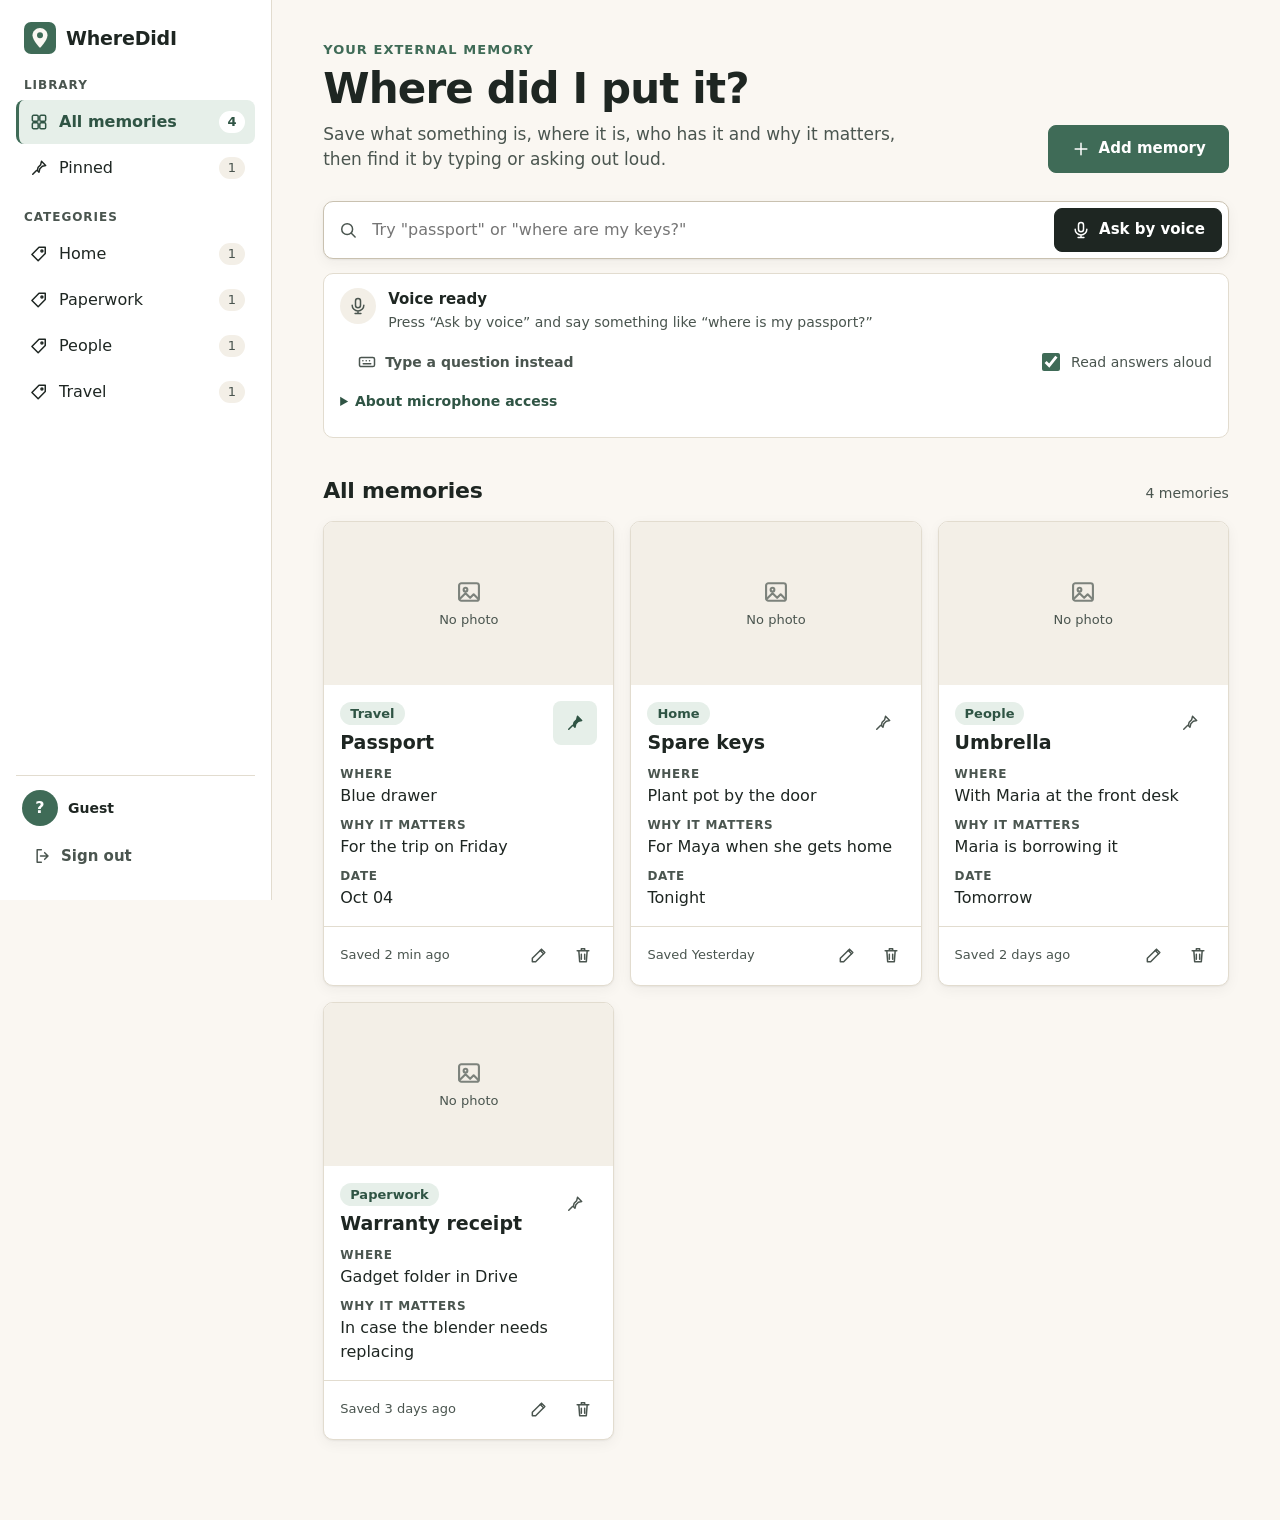
==== index.html @ 03d5cfb0 "Initial commit: WhereDidI Flask app" ====
<!doctype html>
<html lang="en">
  <head>
    <meta charset="UTF-8" />
    <meta name="viewport" content="width=device-width, initial-scale=1.0" />
    <meta name="theme-color" content="#faf7f2" />
    <meta name="description" content="WhereDidI remembers what an item is, where it is, who has it, and why it matters." />
    <title>WhereDidI | Remember where everything is</title>
    <link rel="icon" href="/logo.svg" type="image/svg+xml" />
    <link rel="stylesheet" href="/styles.css" />
    <!-- MEMENTO_ACCOUNT_CONTEXT -->
    <script defer src="/app.js"></script>
  </head>
  <body>
    <svg width="0" height="0" style="position:absolute" aria-hidden="true" focusable="false">
      <defs>
        <symbol id="i-search" viewBox="0 0 24 24"><circle cx="11" cy="11" r="6.5"/><path d="m16 16 4.5 4.5"/></symbol>
        <symbol id="i-plus" viewBox="0 0 24 24"><path d="M12 5v14M5 12h14"/></symbol>
        <symbol id="i-pin" viewBox="0 0 24 24"><path d="m15 4 5 5-4 1-3 3-1 4-2-2 1-4 3-3 1-4Z"/><path d="m9 15-4.5 4.5"/></symbol>
        <symbol id="i-mic" viewBox="0 0 24 24"><rect x="9" y="3" width="6" height="11" rx="3"/><path d="M5 11a7 7 0 0 0 14 0M12 18v3M8.5 21h7"/></symbol>
        <symbol id="i-camera" viewBox="0 0 24 24"><path d="M4 8h3l1.5-2h7L17 8h3v11H4Z"/><circle cx="12" cy="13" r="3.5"/></symbol>
        <symbol id="i-image" viewBox="0 0 24 24"><rect x="3.5" y="4.5" width="17" height="15" rx="2"/><circle cx="9" cy="10" r="1.6"/><path d="m4 18 5-5 4 4 3-3 4 4"/></symbol>
        <symbol id="i-x" viewBox="0 0 24 24"><path d="m6 6 12 12M18 6 6 18"/></symbol>
        <symbol id="i-menu" viewBox="0 0 24 24"><path d="M4 7h16M4 12h16M4 17h16"/></symbol>
        <symbol id="i-edit" viewBox="0 0 24 24"><path d="M4 20h4L19 9l-4-4L4 16Z"/><path d="m13.5 6.5 4 4"/></symbol>
        <symbol id="i-trash" viewBox="0 0 24 24"><path d="M5 7h14M10 7V4.5h4V7M7 7l1 13h8l1-13M10 11v6M14 11v6"/></symbol>
        <symbol id="i-check" viewBox="0 0 24 24"><circle cx="12" cy="12" r="9"/><path d="m8 12.5 2.8 2.8L16 9.5"/></symbol>
        <symbol id="i-alert" viewBox="0 0 24 24"><path d="M12 3.5 21.5 20h-19Z"/><path d="M12 10v4.5M12 17.2v.1"/></symbol>
        <symbol id="i-all" viewBox="0 0 24 24"><rect x="4" y="4" width="7" height="7" rx="1.5"/><rect x="13" y="4" width="7" height="7" rx="1.5"/><rect x="4" y="13" width="7" height="7" rx="1.5"/><rect x="13" y="13" width="7" height="7" rx="1.5"/></symbol>
        <symbol id="i-tag" viewBox="0 0 24 24"><path d="M3.5 12.5 12 4h7.5v7.5L11 20Z"/><circle cx="15.5" cy="8.5" r="1.2"/></symbol>
        <symbol id="i-logout" viewBox="0 0 24 24"><path d="M10 4.5H5v15h5M14 8l4 4-4 4M18 12H9"/></symbol>
        <symbol id="i-keyboard" viewBox="0 0 24 24"><rect x="3" y="6.5" width="18" height="11" rx="2"/><path d="M7 10.5h.1M11 10.5h.1M15 10.5h.1M7.5 14h9"/></symbol>
        <symbol id="i-loader" viewBox="0 0 24 24"><path d="M12 4v3M12 17v3M4 12h3M17 12h3M6.3 6.3l2.1 2.1M15.6 15.6l2.1 2.1M6.3 17.7l2.1-2.1M15.6 8.4l2.1-2.1"/></symbol>
      </defs>
    </svg>

    <a class="skip-link" href="#main">Skip to memories</a>

    <div class="app">
      <header class="mobile-bar">
        <button type="button" class="icon-btn" id="menu-btn" aria-label="Open navigation menu" aria-expanded="false" aria-controls="sidebar">
          <svg class="icon" aria-hidden="true"><use href="#i-menu"></use></svg>
        </button>
        <span class="brand-name">WhereDidI</span>
        <button type="button" class="icon-btn" data-open-memory aria-label="Add a memory">
          <svg class="icon" aria-hidden="true"><use href="#i-plus"></use></svg>
        </button>
      </header>

      <div class="scrim" id="scrim" hidden></div>

      <aside class="sidebar" id="sidebar" aria-label="Sidebar">
        <a class="brand" href="/" aria-label="WhereDidI home">
          <img src="/logo.svg" alt="" width="32" height="32" />
          <span class="brand-name">WhereDidI</span>
        </a>

        <nav aria-label="Memory views">
          <p class="nav-heading">Library</p>
          <ul class="nav-list">
            <li><button type="button" class="nav-item" data-filter="all"><svg class="icon" aria-hidden="true"><use href="#i-all"></use></svg><span>All memories</span><span class="count" id="count-all">0</span></button></li>
            <li><button type="button" class="nav-item" data-filter="pinned"><svg class="icon" aria-hidden="true"><use href="#i-pin"></use></svg><span>Pinned</span><span class="count" id="count-pinned">0</span></button></li>
          </ul>
          <p class="nav-heading">Categories</p>
          <ul class="nav-list" id="category-nav"></ul>
        </nav>

        <div class="account">
          <div class="account-info">
            <span class="avatar" id="account-initial" aria-hidden="true">?</span>
            <span class="account-text"><strong id="account-name">Guest</strong><span id="account-email"></span></span>
          </div>
          <button type="button" class="btn btn-quiet btn-block" id="signout-btn">
            <svg class="icon" aria-hidden="true"><use href="#i-logout"></use></svg>Sign out
          </button>
        </div>
      </aside>

      <main class="main" id="main" tabindex="-1">
        <section class="hero" aria-labelledby="page-title">
          <div>
            <p class="eyebrow">Your external memory</p>
            <h1 id="page-title">Where did I put it?</h1>
            <p class="lead">Save what something is, where it is, who has it and why it matters, then find it by typing or asking out loud.</p>
          </div>
          <button type="button" class="btn btn-primary btn-lg" data-open-memory>
            <svg class="icon" aria-hidden="true"><use href="#i-plus"></use></svg>Add memory
          </button>
        </section>

        <section class="finder" aria-label="Search and voice">
          <form class="search" id="search-form" role="search" novalidate>
            <label class="sr-only" for="search-input">Search memories</label>
            <svg class="icon search-icon" aria-hidden="true"><use href="#i-search"></use></svg>
            <input id="search-input" type="search" autocomplete="off" placeholder="Try &quot;passport&quot; or &quot;where are my keys?&quot;" />
            <button type="button" class="icon-btn" id="search-clear" aria-label="Clear search" hidden>
              <svg class="icon" aria-hidden="true"><use href="#i-x"></use></svg>
            </button>
            <button type="button" class="btn btn-voice" id="mic-btn" aria-pressed="false">
              <svg class="icon" aria-hidden="true"><use href="#i-mic"></use></svg><span id="mic-label">Ask by voice</span>
            </button>
          </form>

          <div class="voice" id="voice" data-state="idle">
            <div class="voice-status" role="status" aria-live="polite">
              <span class="voice-icon" aria-hidden="true"><svg class="icon"><use id="voice-icon-use" href="#i-mic"></use></svg></span>
              <p><strong id="voice-label">Voice ready</strong><span id="voice-detail">Press &ldquo;Ask by voice&rdquo; and say something like &ldquo;where is my passport?&rdquo;</span></p>
            </div>
            <div class="voice-tools">
              <button type="button" class="btn btn-quiet btn-sm" id="type-toggle" aria-expanded="false" aria-controls="ask-form">
                <svg class="icon" aria-hidden="true"><use href="#i-keyboard"></use></svg>Type a question instead
              </button>
              <label class="switch"><input type="checkbox" id="speak-toggle" checked /><span>Read answers aloud</span></label>
            </div>
            <form id="ask-form" class="ask-form" hidden novalidate>
              <label for="ask-input">Ask a question</label>
              <div class="ask-row">
                <input id="ask-input" type="text" autocomplete="off" placeholder="Where did I leave the spare keys?" />
                <button type="submit" class="btn btn-primary">Ask</button>
              </div>
            </form>
            <details class="mic-help">
              <summary>About microphone access</summary>
              <p>The first time you use voice, your browser asks for microphone permission. Choose <strong>Allow</strong>. If you blocked it, click the lock icon beside the address bar, set Microphone to Allow, then reload.</p>
              <p>Voice uses your browser&rsquo;s built-in speech recognition where available (Chrome and Edge may process audio with their own speech service). Other browsers, such as Firefox, record from your microphone and transcribe on this computer using an offline model. WhereDidI never stores audio. Typed questions stay entirely on this device.</p>
            </details>
          </div>

          <div class="answer" id="answer" hidden>
            <div class="answer-body">
              <p class="answer-kicker" id="answer-kicker">Answer</p>
              <p class="answer-text" id="answer-text"></p>
            </div>
            <button type="button" class="icon-btn" id="answer-close" aria-label="Dismiss answer">
              <svg class="icon" aria-hidden="true"><use href="#i-x"></use></svg>
            </button>
          </div>
        </section>

        <section aria-labelledby="list-title" id="list-section">
          <div class="list-head">
            <h2 id="list-title">All memories</h2>
            <p class="result-count" id="result-count" role="status" aria-live="polite"></p>
          </div>
          <div class="grid" id="grid">
            <div class="card skeleton" aria-hidden="true"></div>
            <div class="card skeleton" aria-hidden="true"></div>
            <div class="card skeleton" aria-hidden="true"></div>
          </div>
          <div class="empty" id="empty" hidden></div>
        </section>
      </main>
    </div>

    <dialog id="memory-dialog" aria-labelledby="dialog-title">
      <form id="memory-form" novalidate>
        <header class="dialog-head">
          <h2 id="dialog-title">Save a memory</h2>
          <button type="button" class="icon-btn" data-close aria-label="Close dialog"><svg class="icon" aria-hidden="true"><use href="#i-x"></use></svg></button>
        </header>
        <div class="dialog-body">
          <p class="form-note">Fields marked <span aria-hidden="true">*</span><span class="sr-only">with an asterisk</span> are required.</p>
          <div class="field">
            <label for="f-object">What is it? <span aria-hidden="true">*</span></label>
            <input id="f-object" name="object" type="text" maxlength="80" autocomplete="off" placeholder="Passport" aria-describedby="e-object" required />
            <p class="field-error" id="e-object" role="alert" hidden></p>
          </div>
          <div class="field">
            <label for="f-location">Where is it, or who has it? <span aria-hidden="true">*</span></label>
            <input id="f-location" name="location" type="text" maxlength="120" autocomplete="off" placeholder="Blue drawer, or with Maria" aria-describedby="e-location" required />
            <p class="field-error" id="e-location" role="alert" hidden></p>
          </div>
          <div class="field">
            <label for="f-reason">Why does it matter?</label>
            <textarea id="f-reason" name="reason" rows="2" maxlength="200" placeholder="Needed for the trip on Friday"></textarea>
          </div>
          <div class="field-row">
            <div class="field">
              <label for="f-category">Category <span aria-hidden="true">*</span></label>
              <input id="f-category" name="category" type="text" list="category-list" maxlength="30" autocomplete="off" placeholder="Home" aria-describedby="e-category" required />
              <datalist id="category-list"></datalist>
              <p class="field-error" id="e-category" role="alert" hidden></p>
            </div>
            <div class="field">
              <label for="f-date">Date (optional)</label>
              <input id="f-date" name="date" type="date" />
            </div>
          </div>

          <fieldset class="photo">
            <legend>Photo (optional)</legend>
            <div class="photo-actions">
              <button type="button" class="btn" id="photo-camera"><svg class="icon" aria-hidden="true"><use href="#i-camera"></use></svg>Take photo</button>
              <button type="button" class="btn" id="photo-choose"><svg class="icon" aria-hidden="true"><use href="#i-image"></use></svg>Choose image</button>
              <button type="button" class="btn btn-quiet" id="photo-remove" hidden><svg class="icon" aria-hidden="true"><use href="#i-trash"></use></svg>Remove photo</button>
              <input type="file" id="photo-file" accept="image/*" hidden />
            </div>
            <p class="notice notice-error" id="photo-error" role="alert" hidden></p>
            <div class="camera" id="camera-view" hidden>
              <video id="camera-video" playsinline muted></video>
              <div class="camera-actions">
                <button type="button" class="btn btn-primary" id="camera-capture"><svg class="icon" aria-hidden="true"><use href="#i-camera"></use></svg>Capture</button>
                <button type="button" class="btn" id="camera-cancel">Cancel camera</button>
              </div>
            </div>
            <figure class="photo-preview" id="photo-preview" hidden>
              <img id="photo-img" alt="Preview of the selected photo" />
              <figcaption>Photo preview. It stays on this device.</figcaption>
            </figure>
          </fieldset>
        </div>
        <footer class="dialog-foot">
          <button type="button" class="btn" data-close>Cancel</button>
          <button type="submit" class="btn btn-primary" id="save-btn">Save memory</button>
        </footer>
      </form>
    </dialog>

    <dialog id="confirm-dialog" class="small" aria-labelledby="confirm-title">
      <form method="dialog">
        <div class="dialog-body">
          <h2 id="confirm-title">Delete this memory?</h2>
          <p id="confirm-text" class="muted"></p>
        </div>
        <footer class="dialog-foot">
          <button type="submit" value="cancel" class="btn">Keep it</button>
          <button type="submit" value="delete" class="btn btn-danger" id="confirm-delete">Delete</button>
        </footer>
      </form>
    </dialog>

    <div class="toast" id="toast" role="status" aria-live="polite" hidden></div>
  </body>
</html>
---- styles.css ----
:root {
  --bg: #faf7f2;
  --surface: #ffffff;
  --surface-2: #f3efe7;
  --ink: #1e2622;
  --ink-2: #4a554f;
  --line: #e2dccf;
  --line-strong: #c9c1b0;
  --green: #3f6b57;
  --green-dark: #2f5444;
  --green-soft: #e6efe9;
  --warn-bg: #fdf1e3;
  --warn: #8a4b0f;
  --danger: #a8321f;
  --danger-bg: #fbeae6;
  --ok-bg: #e6efe9;
  --radius: 10px;
  --shadow: 0 1px 2px rgba(30, 38, 34, 0.06), 0 4px 14px rgba(30, 38, 34, 0.05);
  --font: system-ui, -apple-system, "Segoe UI", Roboto, "Helvetica Neue", Arial, sans-serif;
  --sidebar: 272px;
}

* { box-sizing: border-box; }
html { -webkit-text-size-adjust: 100%; }
body { margin: 0; background: var(--bg); color: var(--ink); font: 16px/1.5 var(--font); }
h1, h2, p { margin: 0; }
button, input, textarea { font: inherit; color: inherit; }
img { max-width: 100%; display: block; }
[hidden] { display: none !important; }

.sr-only { position: absolute; width: 1px; height: 1px; margin: -1px; padding: 0; overflow: hidden; clip: rect(0 0 0 0); white-space: nowrap; border: 0; }
.skip-link { position: absolute; left: 12px; top: -60px; z-index: 100; background: var(--ink); color: #fff; padding: 10px 14px; border-radius: 8px; }
.skip-link:focus { top: 12px; }
.muted { color: var(--ink-2); }

.icon { width: 20px; height: 20px; flex: none; fill: none; stroke: currentColor; stroke-width: 1.8; stroke-linecap: round; stroke-linejoin: round; }

:focus-visible { outline: 3px solid #1f5fbf; outline-offset: 2px; }

/* Buttons */
.btn { display: inline-flex; align-items: center; justify-content: center; gap: 8px; min-height: 44px; padding: 0 16px; border: 1px solid var(--line-strong); border-radius: 8px; background: var(--surface); font-weight: 600; font-size: 15px; cursor: pointer; transition: background .15s, border-color .15s, transform .05s; }
.btn:hover { background: var(--surface-2); }
.btn:active { transform: translateY(1px); }
.btn:disabled { opacity: .55; cursor: not-allowed; transform: none; }
.btn-primary { background: var(--green); border-color: var(--green); color: #fff; }
.btn-primary:hover { background: var(--green-dark); }
.btn-danger { background: var(--danger); border-color: var(--danger); color: #fff; }
.btn-danger:hover { background: #8c2716; }
.btn-quiet { border-color: transparent; background: transparent; color: var(--ink-2); }
.btn-quiet:hover { background: var(--surface-2); color: var(--ink); }
.btn-lg { min-height: 48px; padding: 0 22px; }
.btn-sm { min-height: 38px; font-size: 14px; }
.btn-block { width: 100%; justify-content: flex-start; }
.btn-voice { background: var(--ink); border-color: var(--ink); color: #fff; white-space: nowrap; }
.btn-voice:hover { background: #313c36; }
.btn-voice[aria-pressed="true"] { background: var(--danger); border-color: var(--danger); }

.icon-btn { display: inline-grid; place-items: center; width: 44px; height: 44px; border: 0; border-radius: 8px; background: transparent; color: var(--ink-2); cursor: pointer; }
.icon-btn:hover { background: var(--surface-2); color: var(--ink); }
.icon-btn[aria-pressed="true"] { color: var(--green-dark); background: var(--green-soft); }
.icon-btn[aria-pressed="true"] .icon { fill: currentColor; }
.icon-btn:disabled { opacity: .5; cursor: not-allowed; }

/* Layout */
.app { min-height: 100vh; display: grid; grid-template-columns: var(--sidebar) minmax(0, 1fr); }
.sidebar { position: sticky; top: 0; height: 100vh; display: flex; flex-direction: column; gap: 22px; padding: 22px 16px; background: var(--surface); border-right: 1px solid var(--line); overflow-y: auto; }
.brand { display: flex; align-items: center; gap: 10px; padding: 0 8px; color: var(--ink); text-decoration: none; }
.brand-name { font-weight: 700; font-size: 19px; letter-spacing: -.01em; }
.nav-heading { margin: 0 8px 6px; font-size: 12px; font-weight: 700; letter-spacing: .08em; text-transform: uppercase; color: var(--ink-2); }
.nav-list { list-style: none; margin: 0 0 18px; padding: 0; display: grid; gap: 2px; }
.nav-item { width: 100%; display: flex; align-items: center; gap: 10px; min-height: 44px; padding: 0 10px; border: 0; border-left: 3px solid transparent; border-radius: 8px; background: transparent; text-align: left; font-weight: 500; cursor: pointer; }
.nav-item span:first-of-type { flex: 1; }
.nav-item:hover { background: var(--surface-2); }
.nav-item[aria-current="true"] { background: var(--green-soft); border-left-color: var(--green); color: var(--green-dark); font-weight: 700; }
.count { min-width: 26px; padding: 1px 8px; border-radius: 99px; background: var(--surface-2); font-size: 13px; text-align: center; color: var(--ink-2); }
.nav-item[aria-current="true"] .count { background: #fff; color: var(--green-dark); }
.nav-empty { margin: 0 10px; font-size: 14px; color: var(--ink-2); }

.account { margin-top: auto; padding-top: 14px; border-top: 1px solid var(--line); display: grid; gap: 8px; }
.account-info { display: flex; align-items: center; gap: 10px; padding: 0 6px; min-width: 0; }
.avatar { width: 36px; height: 36px; flex: none; display: grid; place-items: center; border-radius: 50%; background: var(--green); color: #fff; font-weight: 700; }
.account-text { display: grid; min-width: 0; font-size: 14px; }
.account-text strong, .account-text span { overflow: hidden; text-overflow: ellipsis; white-space: nowrap; }
.account-text span { color: var(--ink-2); font-size: 13px; }

.main { padding: 40px clamp(20px, 4vw, 56px) 80px; max-width: 1120px; width: 100%; outline: none; }
.mobile-bar, .scrim { display: none; }

/* Hero */
.hero { display: flex; justify-content: space-between; align-items: flex-end; gap: 24px; margin-bottom: 28px; }
.eyebrow { font-size: 13px; font-weight: 700; letter-spacing: .08em; text-transform: uppercase; color: var(--green); margin-bottom: 6px; }
h1 { font-size: clamp(30px, 4vw, 42px); line-height: 1.1; letter-spacing: -.02em; }
.lead { margin-top: 10px; max-width: 54ch; color: var(--ink-2); font-size: 17px; }

/* Search and voice */
.finder { display: grid; gap: 14px; margin-bottom: 36px; }
.search { display: flex; align-items: center; gap: 6px; padding: 6px 6px 6px 14px; background: var(--surface); border: 1px solid var(--line-strong); border-radius: var(--radius); box-shadow: var(--shadow); }
.search:focus-within { border-color: var(--green); box-shadow: 0 0 0 3px rgba(63, 107, 87, .2); }
.search-icon { color: var(--ink-2); }
.search input[type="search"] { flex: 1; min-width: 0; min-height: 44px; padding: 0 8px; border: 0; border-radius: 0; background: transparent; outline: none; box-shadow: none; font-size: 16px; }
.search input::-webkit-search-cancel-button { display: none; }

.voice { padding: 14px 16px; border: 1px solid var(--line); border-radius: var(--radius); background: var(--surface); display: grid; gap: 10px; }
.voice-status { display: flex; gap: 12px; align-items: flex-start; }
.voice-status p { display: grid; gap: 2px; }
.voice-status strong { font-size: 15px; }
.voice-status span { color: var(--ink-2); font-size: 14px; }
.voice-icon { width: 36px; height: 36px; flex: none; display: grid; place-items: center; border-radius: 50%; background: var(--surface-2); color: var(--ink-2); }
.voice[data-state="listening"] { border-color: var(--danger); background: var(--danger-bg); }
.voice[data-state="listening"] .voice-icon { background: var(--danger); color: #fff; animation: pulse 1.4s ease-out infinite; }
.voice[data-state="processing"] .voice-icon { background: var(--green-soft); color: var(--green-dark); }
.voice[data-state="success"] { border-color: var(--green); background: var(--ok-bg); }
.voice[data-state="success"] .voice-icon { background: var(--green); color: #fff; }
.voice[data-state="error"] { border-color: var(--warn); background: var(--warn-bg); }
.voice[data-state="error"] .voice-icon { background: var(--warn); color: #fff; }
@keyframes pulse { 0% { box-shadow: 0 0 0 0 rgba(168, 50, 31, .45); } 100% { box-shadow: 0 0 0 12px rgba(168, 50, 31, 0); } }

.voice-tools { display: flex; flex-wrap: wrap; align-items: center; justify-content: space-between; gap: 8px; }
.switch { display: inline-flex; align-items: center; gap: 8px; min-height: 38px; font-size: 14px; color: var(--ink-2); cursor: pointer; }
.switch input { width: 18px; height: 18px; accent-color: var(--green); }
.ask-form label { display: block; font-size: 14px; font-weight: 600; margin-bottom: 6px; }
.ask-row { display: flex; gap: 8px; }
.ask-row input { flex: 1; min-width: 0; }
.mic-help { font-size: 14px; color: var(--ink-2); }
.mic-help summary { cursor: pointer; min-height: 32px; font-weight: 600; color: var(--green-dark); }
.mic-help p { margin-top: 6px; }

.answer { display: flex; justify-content: space-between; gap: 10px; padding: 16px 18px; border: 1px solid var(--green); border-left-width: 5px; border-radius: var(--radius); background: var(--ok-bg); animation: rise .2s ease-out; }
.answer.is-miss { border-color: var(--warn); background: var(--warn-bg); }
.answer-kicker { font-size: 12px; font-weight: 700; letter-spacing: .08em; text-transform: uppercase; color: var(--green-dark); }
.answer.is-miss .answer-kicker { color: var(--warn); }
.answer-text { font-size: 18px; font-weight: 600; }
@keyframes rise { from { opacity: 0; transform: translateY(6px); } to { opacity: 1; transform: none; } }

/* Inputs */
input[type="text"], input[type="date"], input[type="search"], textarea { width: 100%; min-height: 44px; padding: 10px 12px; border: 1px solid var(--line-strong); border-radius: 8px; background: #fff; }
textarea { resize: vertical; }
input[type="text"]:focus, input[type="date"]:focus, textarea:focus { outline: none; border-color: var(--green); box-shadow: 0 0 0 3px rgba(63, 107, 87, .2); }
.field[data-invalid] input { border-color: var(--danger); }
.field label, .photo legend { display: block; margin-bottom: 6px; font-size: 14px; font-weight: 600; }
.field-error { margin-top: 6px; font-size: 14px; color: var(--danger); font-weight: 600; }

/* List and cards */
.list-head { display: flex; justify-content: space-between; align-items: baseline; gap: 12px; margin-bottom: 14px; }
.list-head h2 { font-size: 22px; letter-spacing: -.01em; }
.result-count { color: var(--ink-2); font-size: 14px; }
.grid { display: grid; grid-template-columns: repeat(auto-fill, minmax(290px, 1fr)); gap: 16px; }
.card { display: flex; flex-direction: column; background: var(--surface); border: 1px solid var(--line); border-radius: var(--radius); box-shadow: var(--shadow); overflow: hidden; animation: rise .2s ease-out; transition: border-color .15s; }
.card:hover { border-color: var(--line-strong); }
.card.highlight { border-color: var(--green); box-shadow: 0 0 0 3px rgba(63, 107, 87, .25); }
.card-media { aspect-ratio: 16 / 9; background: var(--surface-2); display: grid; place-items: center; color: var(--ink-2); font-size: 13px; }
.card-media img { width: 100%; height: 100%; object-fit: cover; }
.card-media .icon { width: 28px; height: 28px; opacity: .7; }
.card-media.is-empty { gap: 4px; align-content: center; }
.card-body { padding: 16px; display: grid; gap: 10px; flex: 1; align-content: start; }
.card-top { display: flex; justify-content: space-between; align-items: flex-start; gap: 8px; }
.card h3 { margin: 6px 0 0; font-size: 19px; line-height: 1.25; overflow-wrap: anywhere; }
.badge { display: inline-flex; align-items: center; gap: 5px; padding: 2px 10px; border-radius: 99px; background: var(--green-soft); color: var(--green-dark); font-size: 13px; font-weight: 600; }
.facts { margin: 0; display: grid; gap: 8px; }
.facts div { display: grid; gap: 1px; }
.facts dt { font-size: 12px; font-weight: 700; letter-spacing: .06em; text-transform: uppercase; color: var(--ink-2); }
.facts dd { margin: 0; overflow-wrap: anywhere; }
.card-foot { display: flex; align-items: center; justify-content: space-between; gap: 8px; padding: 6px 8px 8px 16px; border-top: 1px solid var(--line); font-size: 13px; color: var(--ink-2); }
.card-actions { display: flex; }

.empty { display: grid; justify-items: center; gap: 8px; padding: 56px 20px; text-align: center; border: 1px dashed var(--line-strong); border-radius: var(--radius); background: var(--surface); }
.empty h3 { margin: 0; font-size: 20px; }
.empty p { color: var(--ink-2); max-width: 44ch; }
.empty .btn { margin-top: 8px; }
.skeleton { min-height: 220px; background: linear-gradient(90deg, var(--surface-2), #fff, var(--surface-2)); background-size: 200% 100%; animation: shimmer 1.2s linear infinite; }
@keyframes shimmer { to { background-position: -200% 0; } }

/* Dialogs */
dialog { width: min(600px, calc(100% - 24px)); max-height: calc(100vh - 24px); padding: 0; border: 1px solid var(--line); border-radius: 14px; background: var(--surface); color: var(--ink); box-shadow: 0 20px 60px rgba(30, 38, 34, .25); }
dialog.small { width: min(440px, calc(100% - 24px)); }
dialog::backdrop { background: rgba(30, 38, 34, .45); }
dialog[open] { display: flex; flex-direction: column; animation: rise .15s ease-out; }
dialog > form { display: flex; flex-direction: column; min-height: 0; flex: 1; }
.dialog-head { display: flex; justify-content: space-between; align-items: center; padding: 14px 14px 14px 22px; border-bottom: 1px solid var(--line); }
.dialog-head h2, .dialog-body h2 { font-size: 20px; }
.dialog-body { padding: 20px 22px; display: grid; gap: 16px; overflow-y: auto; }
.dialog-foot { display: flex; justify-content: flex-end; gap: 10px; padding: 14px 22px; border-top: 1px solid var(--line); background: var(--bg); }
.form-note { font-size: 14px; color: var(--ink-2); }
.field-row { display: grid; grid-template-columns: 1fr 1fr; gap: 14px; }

.photo { margin: 0; padding: 14px; border: 1px solid var(--line); border-radius: var(--radius); display: grid; gap: 12px; min-width: 0; }
.photo legend { padding: 0 6px; margin: 0; }
.photo-actions, .camera-actions { display: flex; flex-wrap: wrap; gap: 8px; }
.notice { padding: 10px 12px; border-radius: 8px; font-size: 14px; }
.notice-error { background: var(--warn-bg); color: var(--warn); border: 1px solid #e5c49a; }
.camera video { width: 100%; max-height: 320px; background: #000; border-radius: 8px; margin-bottom: 10px; }
.photo-preview { margin: 0; display: grid; gap: 6px; }
.photo-preview img { width: 100%; max-height: 280px; object-fit: contain; border-radius: 8px; background: var(--surface-2); }
.photo-preview figcaption { font-size: 13px; color: var(--ink-2); }

.toast { position: fixed; left: 50%; bottom: 24px; transform: translateX(-50%); z-index: 200; max-width: calc(100% - 32px); padding: 12px 18px; border-radius: 10px; background: var(--ink); color: #fff; font-weight: 600; box-shadow: 0 8px 30px rgba(0, 0, 0, .25); animation: rise .2s ease-out; }
.toast.is-error { background: var(--danger); }

/* Tablet and mobile */
@media (max-width: 900px) {
  .app { grid-template-columns: 1fr; }
  .mobile-bar { position: sticky; top: 0; z-index: 30; display: flex; align-items: center; justify-content: space-between; padding: 6px 10px; background: var(--surface); border-bottom: 1px solid var(--line); }
  .sidebar { position: fixed; z-index: 50; inset: 0 auto 0 0; width: min(300px, 86vw); transform: translateX(-102%); transition: transform .2s ease; }
  .sidebar.is-open { transform: none; box-shadow: 0 0 40px rgba(0, 0, 0, .2); }
  .scrim { display: block; position: fixed; inset: 0; z-index: 40; background: rgba(30, 38, 34, .45); }
  .scrim[hidden] { display: none !important; }
  .main { padding-top: 24px; }
}
@media (max-width: 600px) {
  .hero { flex-direction: column; align-items: stretch; }
  .hero .btn { width: 100%; }
  .search { flex-wrap: wrap; padding: 8px; }
  .search input { flex-basis: calc(100% - 80px); }
  .btn-voice { width: 100%; }
  .field-row { grid-template-columns: 1fr; }
  .dialog-foot .btn { flex: 1; }
  .ask-row { flex-direction: column; }
}
@media (prefers-reduced-motion: reduce) {
  *, *::before, *::after { animation: none !important; transition: none !important; }
}
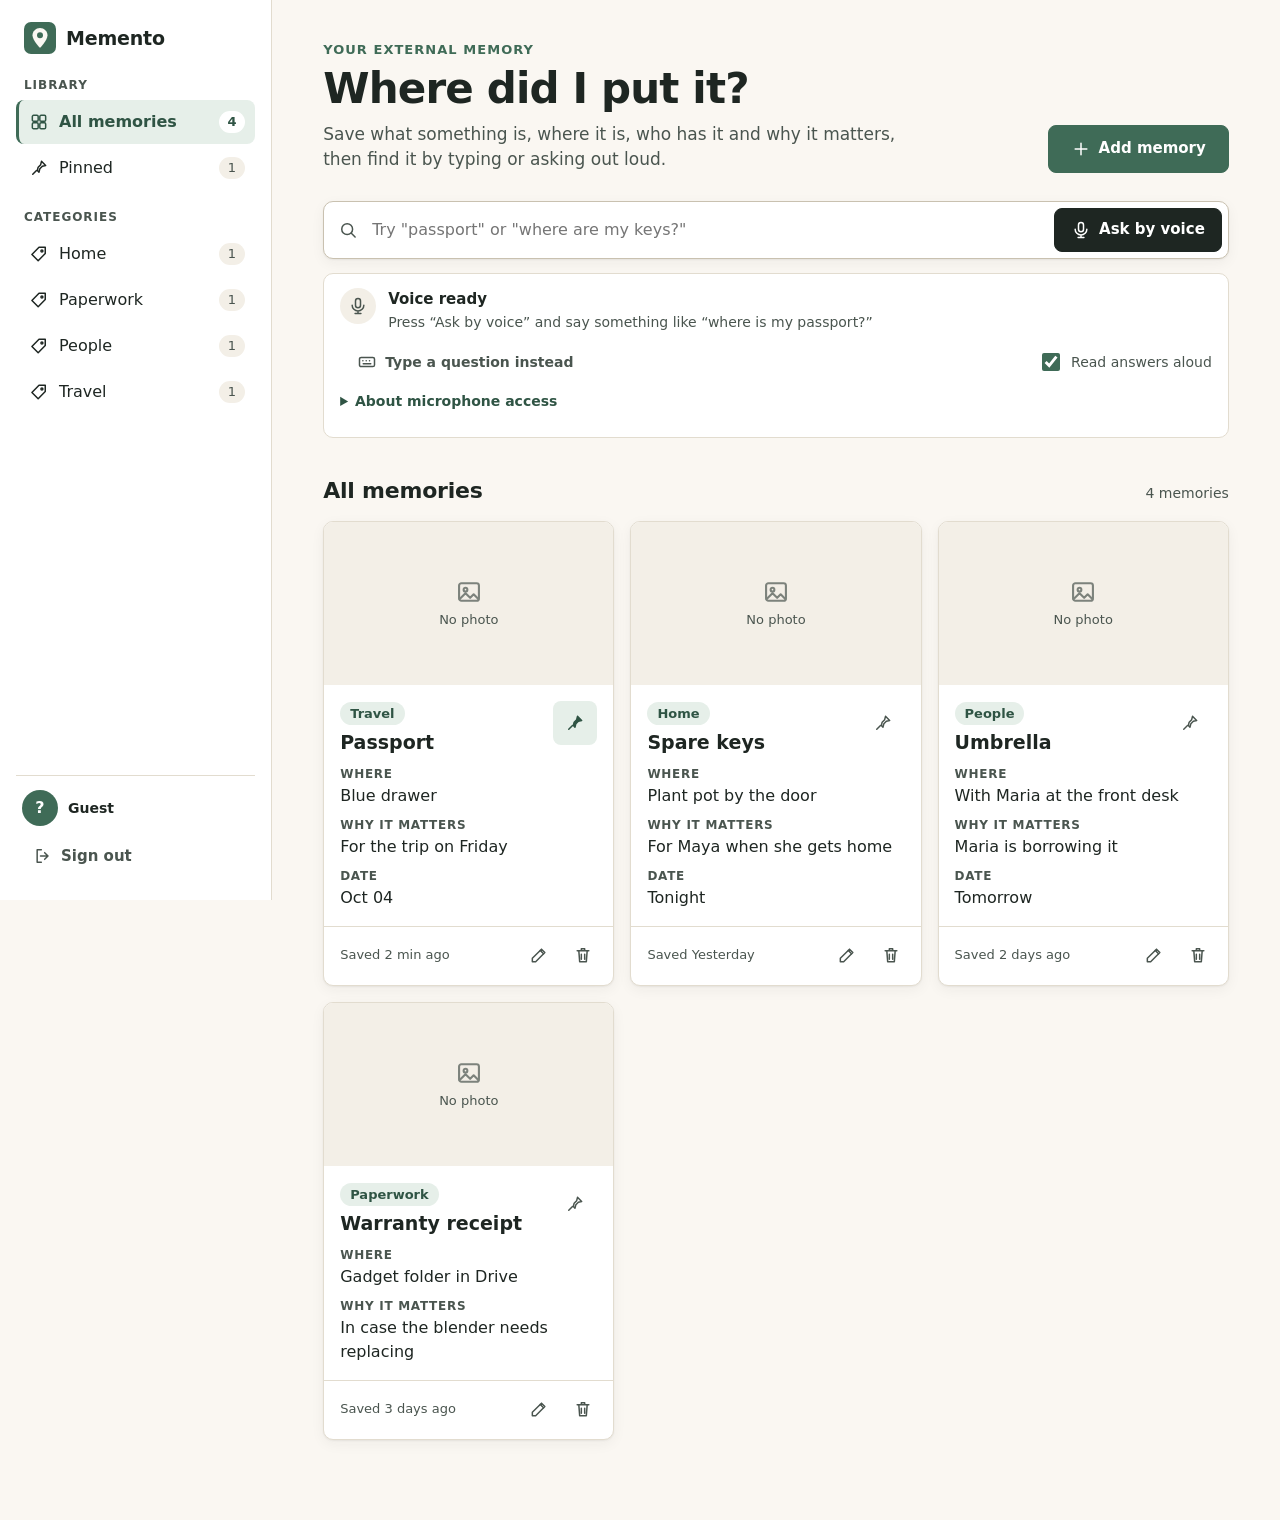
==== commit f3ed995f: "Rename project to Memento" ====
--- a/index.html
+++ b/index.html
@@ -4,8 +4,8 @@
     <meta charset="UTF-8" />
     <meta name="viewport" content="width=device-width, initial-scale=1.0" />
     <meta name="theme-color" content="#faf7f2" />
-    <meta name="description" content="WhereDidI remembers what an item is, where it is, who has it, and why it matters." />
-    <title>WhereDidI | Remember where everything is</title>
+    <meta name="description" content="Memento remembers what an item is, where it is, who has it, and why it matters." />
+    <title>Memento | Remember where everything is</title>
     <link rel="icon" href="/logo.svg" type="image/svg+xml" />
     <link rel="stylesheet" href="/styles.css" />
     <!-- MEMENTO_ACCOUNT_CONTEXT -->
@@ -41,7 +41,7 @@
         <button type="button" class="icon-btn" id="menu-btn" aria-label="Open navigation menu" aria-expanded="false" aria-controls="sidebar">
           <svg class="icon" aria-hidden="true"><use href="#i-menu"></use></svg>
         </button>
-        <span class="brand-name">WhereDidI</span>
+        <span class="brand-name">Memento</span>
         <button type="button" class="icon-btn" data-open-memory aria-label="Add a memory">
           <svg class="icon" aria-hidden="true"><use href="#i-plus"></use></svg>
         </button>
@@ -50,9 +50,9 @@
       <div class="scrim" id="scrim" hidden></div>
 
       <aside class="sidebar" id="sidebar" aria-label="Sidebar">
-        <a class="brand" href="/" aria-label="WhereDidI home">
+        <a class="brand" href="/" aria-label="Memento home">
           <img src="/logo.svg" alt="" width="32" height="32" />
-          <span class="brand-name">WhereDidI</span>
+          <span class="brand-name">Memento</span>
         </a>
 
         <nav aria-label="Memory views">
@@ -122,7 +122,7 @@
             <details class="mic-help">
               <summary>About microphone access</summary>
               <p>The first time you use voice, your browser asks for microphone permission. Choose <strong>Allow</strong>. If you blocked it, click the lock icon beside the address bar, set Microphone to Allow, then reload.</p>
-              <p>Voice uses your browser&rsquo;s built-in speech recognition where available (Chrome and Edge may process audio with their own speech service). Other browsers, such as Firefox, record from your microphone and transcribe on this computer using an offline model. WhereDidI never stores audio. Typed questions stay entirely on this device.</p>
+              <p>Voice uses your browser&rsquo;s built-in speech recognition where available (Chrome and Edge may process audio with their own speech service). Other browsers, such as Firefox, record from your microphone and transcribe on this computer using an offline model. Memento never stores audio. Typed questions stay entirely on this device.</p>
             </details>
           </div>
 
